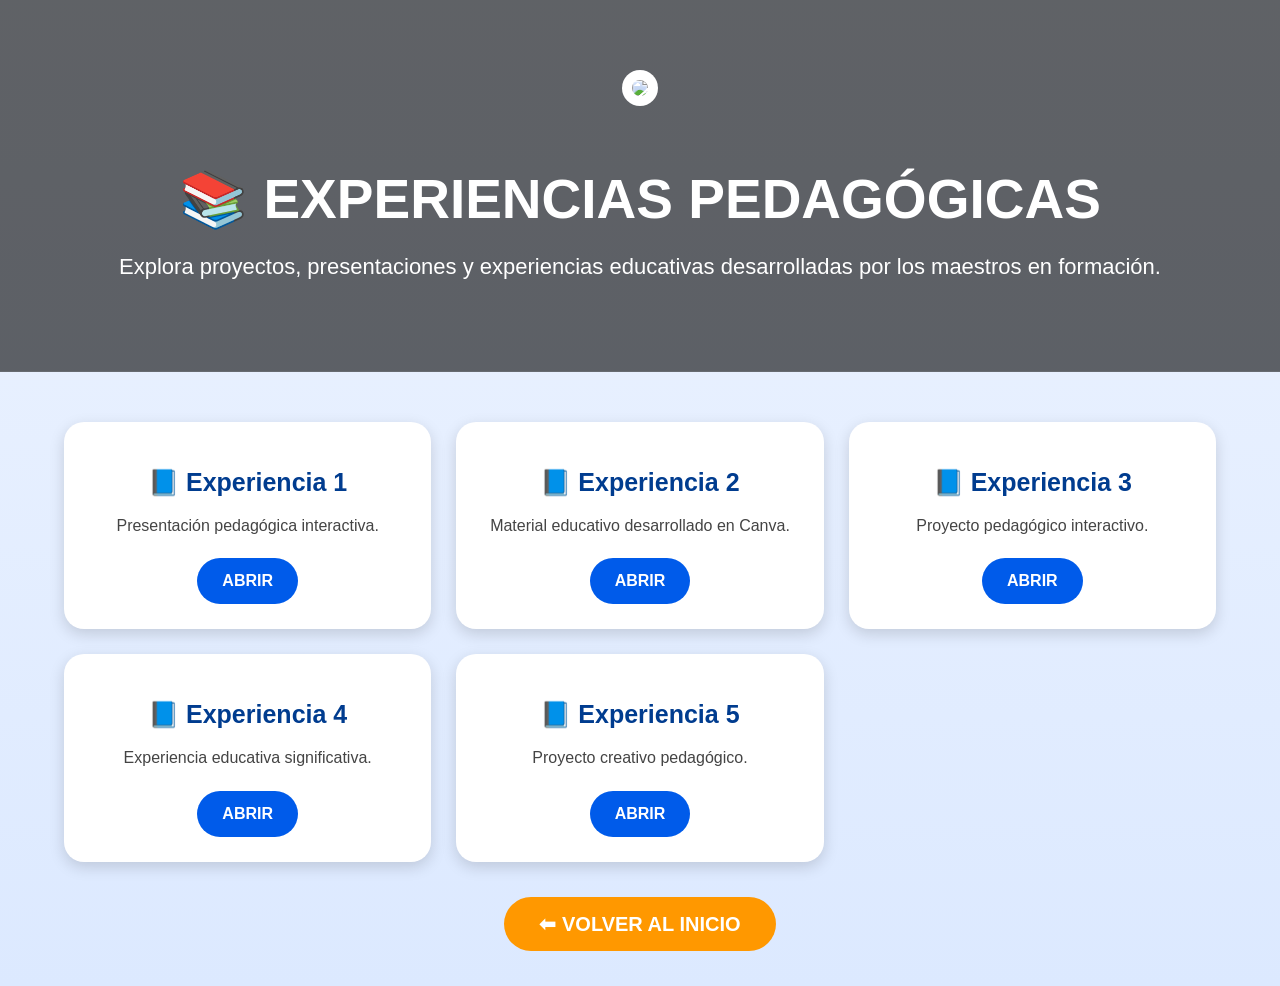
==== Zulma/experiencias.html @ 5760cc4a "experiencias This file contains the HTML structure and styles for the 'Experiencias Pedagógicas' pag" ====
<!DOCTYPE html>
<html lang="es">
<head>
<meta charset="UTF-8">
<meta name="viewport" content="width=device-width, initial-scale=1.0">

<title>Experiencias Pedagógicas</title>

<link rel="stylesheet" href="estilo.css">

<style>

body{
    background:linear-gradient(to bottom,#eef4ff,#dce9ff);
}

/* ENCABEZADO */

.header-exp{

    background:
    linear-gradient(rgba(0,0,0,0.6),
    rgba(0,0,0,0.6)),
    url("https://lh3.googleusercontent.com/d/1m2TNf2Zw0LyQ4OC9rk06dUzEHOG4fdyJ");

    background-size:cover;
    background-position:center;

    color:white;

    text-align:center;

    padding:70px 20px;
}

.header-exp img{

    width:130px;

    margin-bottom:20px;

    border-radius:20px;

    background:white;

    padding:10px;
}

.header-exp h1{

    font-size:55px;

    margin-bottom:10px;
}

.header-exp p{

    font-size:22px;
}

/* TARJETAS */

.canva-grid{

    width:90%;

    margin:auto;

    padding:50px 0;

    display:grid;

    grid-template-columns:repeat(auto-fit,minmax(320px,1fr));

    gap:25px;
}

.canva-card{

    background:white;

    border-radius:20px;

    padding:25px;

    box-shadow:0 5px 15px rgba(0,0,0,0.15);

    transition:0.4s;

    text-align:center;
}

.canva-card:hover{

    transform:translateY(-8px);

    box-shadow:0 15px 30px rgba(0,0,0,0.25);
}

.canva-card h2{

    color:#003c8f;

    margin-bottom:15px;

    font-size:25px;
}

.canva-card p{

    color:#444;

    margin-bottom:20px;

    line-height:1.6;
}

.canva-card a{

    display:inline-block;

    padding:14px 25px;

    background:#005bea;

    color:white;

    text-decoration:none;

    border-radius:50px;

    font-weight:bold;

    transition:0.3s;
}

.canva-card a:hover{

    background:#003c8f;

    transform:scale(1.05);
}

/* BOTÓN VOLVER */

.volver{

    text-align:center;

    margin-bottom:50px;
}

.volver a{

    background:#ff9800;

    color:white;

    padding:16px 35px;

    border-radius:50px;

    text-decoration:none;

    font-size:20px;

    font-weight:bold;
}

@media(max-width:768px){

    .header-exp h1{

        font-size:38px;
    }

    .header-exp p{

        font-size:18px;
    }

}

</style>

</head>
<body>

<header class="header-exp">

<img src="https://lh3.googleusercontent.com/d/1uw8sAKzs5hloNkuFIy9OmRKCK39hEZi2">

<h1>📚 EXPERIENCIAS PEDAGÓGICAS</h1>

<p>
Explora proyectos, presentaciones y experiencias educativas desarrolladas por los maestros en formación.
</p>

</header>

<section class="canva-grid">

<div class="canva-card">
<h2>📘 Experiencia 1</h2>
<p>Presentación pedagógica interactiva.</p>
<a href="https://www.canva.com/design/DAG0MjUGNec/VGKplfDAyNtbLCTRyrFyqA/view?utm_content=DAG0MjUGNec&utm_campaign=designshare&utm_medium=link2&utm_source=uniquelinks&utlId=h2083bf35f3" target="_blank">
ABRIR
</a>
</div>

<div class="canva-card">
<h2>📘 Experiencia 2</h2>
<p>Material educativo desarrollado en Canva.</p>
<a href="https://www.canva.com/design/DAG0GHWr9UA/1NEPn0dixPlYZ0RCdsZiAQ/edit?utm_content=DAG0GHWr9UA&utm_campaign=designshare&utm_medium=link2&utm_source=sharebutton" target="_blank">
ABRIR
</a>
</div>

<div class="canva-card">
<h2>📘 Experiencia 3</h2>
<p>Proyecto pedagógico interactivo.</p>
<a href="https://www.canva.com/design/DAGQ7Eag7ik/wFIGMzbxzej3EzBGB0N2cg/edit?utm_content=DAGQ7Eag7ik&utm_campaign=designshare&utm_medium=link2&utm_source=sharebutton" target="_blank">
ABRIR
</a>
</div>

<div class="canva-card">
<h2>📘 Experiencia 4</h2>
<p>Experiencia educativa significativa.</p>
<a href="https://www.canva.com/design/DAG0L1NedUU/K1yQJatXdxukheYSpnxDRw/edit?utm_content=DAG0L1NedUU&utm_campaign=designshare&utm_medium=link2&utm_source=sharebutton" target="_blank">
ABRIR
</a>
</div>

<div class="canva-card">
<h2>📘 Experiencia 5</h2>
<p>Proyecto creativo pedagógico.</p>
<a href="https://www.canva.com/design/DAG0JAtvAaA/Xrcdm4V1l4oZFfwTsWQa3g/edit?utm_content=DAG0JAtvAaA&utm_campaign=designshare&utm_medium=link2&utm_source=sharebutton" target="_blank">
ABRIR
</a>
</div>

</section>

<div class="volver">

<a href="index.html">
⬅ VOLVER AL INICIO
</a>

</div>

</body>
</html>
---- Zulma/estilo.css ----
body{
    margin:0;
    font-family:Arial, sans-serif;
    background:linear-gradient(to bottom,#eef4ff,#dce9ff);
    scroll-behavior:smooth;
}


/* =========================
   ENCABEZADO MODERNO
========================= */

.encabezado{
    color:white;
    display:flex;
    align-items:center;
    justify-content:center;
    gap:35px;
    padding:50px 35px;
    text-align:left;
    box-shadow:0 5px 15px rgba(0,0,0,0.3);
    flex-wrap:wrap;
    position:relative;
    overflow:hidden;
}
.carrusel-header{
    position:absolute;
    top:0;
    left:0;
    width:100%;
    height:100%;
    z-index:0;
}

.carrusel-header img{
    position:absolute;
    width:100%;
    height:100%;
    object-fit:cover;
    opacity:0;
    transition:opacity 1.5s ease-in-out;
}

.carrusel-header img.active{
    opacity:1;
}

/* CAPA OSCURA */

.encabezado::before{
    content:"";
    position:absolute;
    top:0;
    left:0;
    width:100%;
    height:100%;
    background:rgba(0,0,0,0.55);
    z-index:1;
}

/* TEXTO Y LOGO */

.logo-normal,
.texto-header{
    position:relative;
    z-index:2;
}

/* LOGO */

.logo-normal img{
    width:160px;
    height:160px;
    border-radius:50%;
    border:6px solid white;
    object-fit:cover;
    background:white;
    box-shadow:0 0 25px rgba(255,255,255,0.7);
    transition:0.4s;
}

.logo-normal img:hover{
    transform:scale(1.08) rotate(3deg);
}

/* TEXTO */

.texto-header h1{
    font-size:55px;
    margin:0;
    font-weight:bold;
    text-shadow:0 0 10px rgba(0,0,0,0.5);
}

.texto-header h2{
    font-size:32px;
    margin-top:10px;
    color:#dbe9ff;
    text-shadow:0 0 10px rgba(0,0,0,0.5);
}

.texto-header p{
    font-size:22px;
    margin-top:10px;
    color:#f1f1f1;
    text-shadow:0 0 10px rgba(0,0,0,0.5);
}

/* =========================
   MENSAJE PRINCIPAL Y FINAL
========================= */

.mensaje-principal,
.mensaje-final{
    width:90%;
    max-width:1100px;
    margin:45px auto;
    padding:40px;
    background:white;
    border-radius:25px;
    text-align:center;
    box-shadow:0 10px 25px rgba(0,0,0,0.15);
    animation:aparecer 1s ease;
    border-left:8px solid #005bea;
    border-right:8px solid #005bea;
}

.mensaje-principal h2,
.mensaje-final h2{
    color:#003c8f;
    font-size:38px;
    margin-bottom:20px;
    text-transform:uppercase;
    letter-spacing:1px;
}

.mensaje-principal p,
.mensaje-final p{
    color:#222;
    font-size:20px;
    line-height:1.9;
    text-align:justify;
}

.mensaje-principal:hover,
.mensaje-final:hover{
    transform:translateY(-5px);
    transition:0.4s;
    box-shadow:0 15px 35px rgba(0,0,0,0.25);
}

/* =========================
   CONTENEDOR
========================= */

.contenedor{
    width:90%;
    margin:auto;
    padding-bottom:60px;
}

/* =========================
   TARJETAS
========================= */

.carpeta{
    background:white;
    margin-top:35px;
    padding:25px;
    border-radius:20px;
    box-shadow:0 5px 15px rgba(0,0,0,0.15);
    transition:0.4s;
    animation:aparecer 1s ease;
}

.carpeta:hover{
    transform:translateY(-10px) scale(1.01);
    box-shadow:0 15px 30px rgba(0,0,0,0.25);
}

.carpeta h2{
    color:#003c8f;
    margin-bottom:20px;
    font-size:30px;
    text-align:center;
    letter-spacing:1px;
    text-transform:uppercase;
}

/* =========================
   GALERÍA
========================= */

.galeria{
    display:grid;
    grid-template-columns:repeat(auto-fit,minmax(250px,1fr));
    gap:18px;
}

.galeria img{
    width:100%;
    height:250px;
    object-fit:cover;
    border-radius:15px;
    cursor:pointer;
    transition:0.4s;
    box-shadow:0 4px 10px rgba(0,0,0,0.2);
}

.galeria img:hover{
    transform:scale(1.08) rotate(1deg);
    filter:brightness(1.1);
    box-shadow:0 10px 25px rgba(0,0,0,0.35);
}

/* =========================
   ANIMACIÓN
========================= */

@keyframes aparecer{

    from{
        opacity:0;
        transform:translateY(40px);
    }

    to{
        opacity:1;
        transform:translateY(0);
    }

}

/* =========================
   MODAL
========================= */

.modal{
    display:none;
    position:fixed;
    z-index:1000;
    padding-top:50px;
    left:0;
    top:0;
    width:100%;
    height:100%;
    background:rgba(0,0,0,0.92);
    backdrop-filter:blur(5px);
}

.modal img{
    display:block;
    margin:auto;
    max-width:85%;
    max-height:85%;
    border-radius:20px;
    box-shadow:0 0 25px rgba(255,255,255,0.4);
}

#cerrar{
    position:absolute;
    top:20px;
    right:40px;
    color:white;
    font-size:55px;
    cursor:pointer;
    transition:0.3s;
}

#cerrar:hover{
    transform:scale(1.2);
}

/* =========================
   BOTÓN VOLVER ARRIBA
========================= */

.boton-arriba{
    position:fixed;
    bottom:30px;
    right:30px;
    background:#005bea;
    color:white;
    border:none;
    border-radius:50%;
    width:60px;
    height:60px;
    font-size:28px;
    cursor:pointer;
    box-shadow:0 5px 15px rgba(0,0,0,0.3);
    transition:0.3s;
    z-index:999;
}

.boton-arriba:hover{
    background:#003c8f;
    transform:scale(1.1);
}

/* =========================
   QR
========================= */

.qr-container{
    text-align:center;
    margin-top:60px;
    padding:30px;
}

.qr-container h2{
    color:#003c8f;
    font-size:32px;
    margin-bottom:10px;
}

.qr-container p{
    color:black;
    margin-bottom:25px;
    font-size:18px;
}

.qr-container img{
    width:180px;
    max-width:80%;
    border-radius:20px;
    background:white;
    padding:15px;
    box-shadow:0 5px 20px rgba(0,0,0,0.25);
    transition:0.4s;
}

.qr-container img:hover{
    transform:scale(1.05);
}

/* =========================
   FOOTER
========================= */

footer{
    background:#003c8f;
    color:white;
    text-align:center;
    padding:20px;
    margin-top:50px;
    font-size:14px;
    letter-spacing:1px;
}

/* =========================
   RESPONSIVE CELULAR
========================= */

@media(max-width:768px){

    .encabezado{
        flex-direction:column;
        text-align:center;
        padding:35px 20px;
    }

    .texto-header h1{
        font-size:38px;
    }

    .texto-header h2{
        font-size:24px;
    }

    .texto-header p{
        font-size:18px;
    }

    .logo-normal img{
        width:110px;
        height:110px;
    }

    .carpeta h2{
        font-size:24px;
    }

    .qr-container img{
        width:140px;
    }

    .mensaje-principal,
    .mensaje-final{
        padding:25px;
    }

    .mensaje-principal h2,
    .mensaje-final h2{
        font-size:28px;
    }

    .mensaje-principal p,
    .mensaje-final p{
        font-size:17px;
        text-align:left;
    }

}
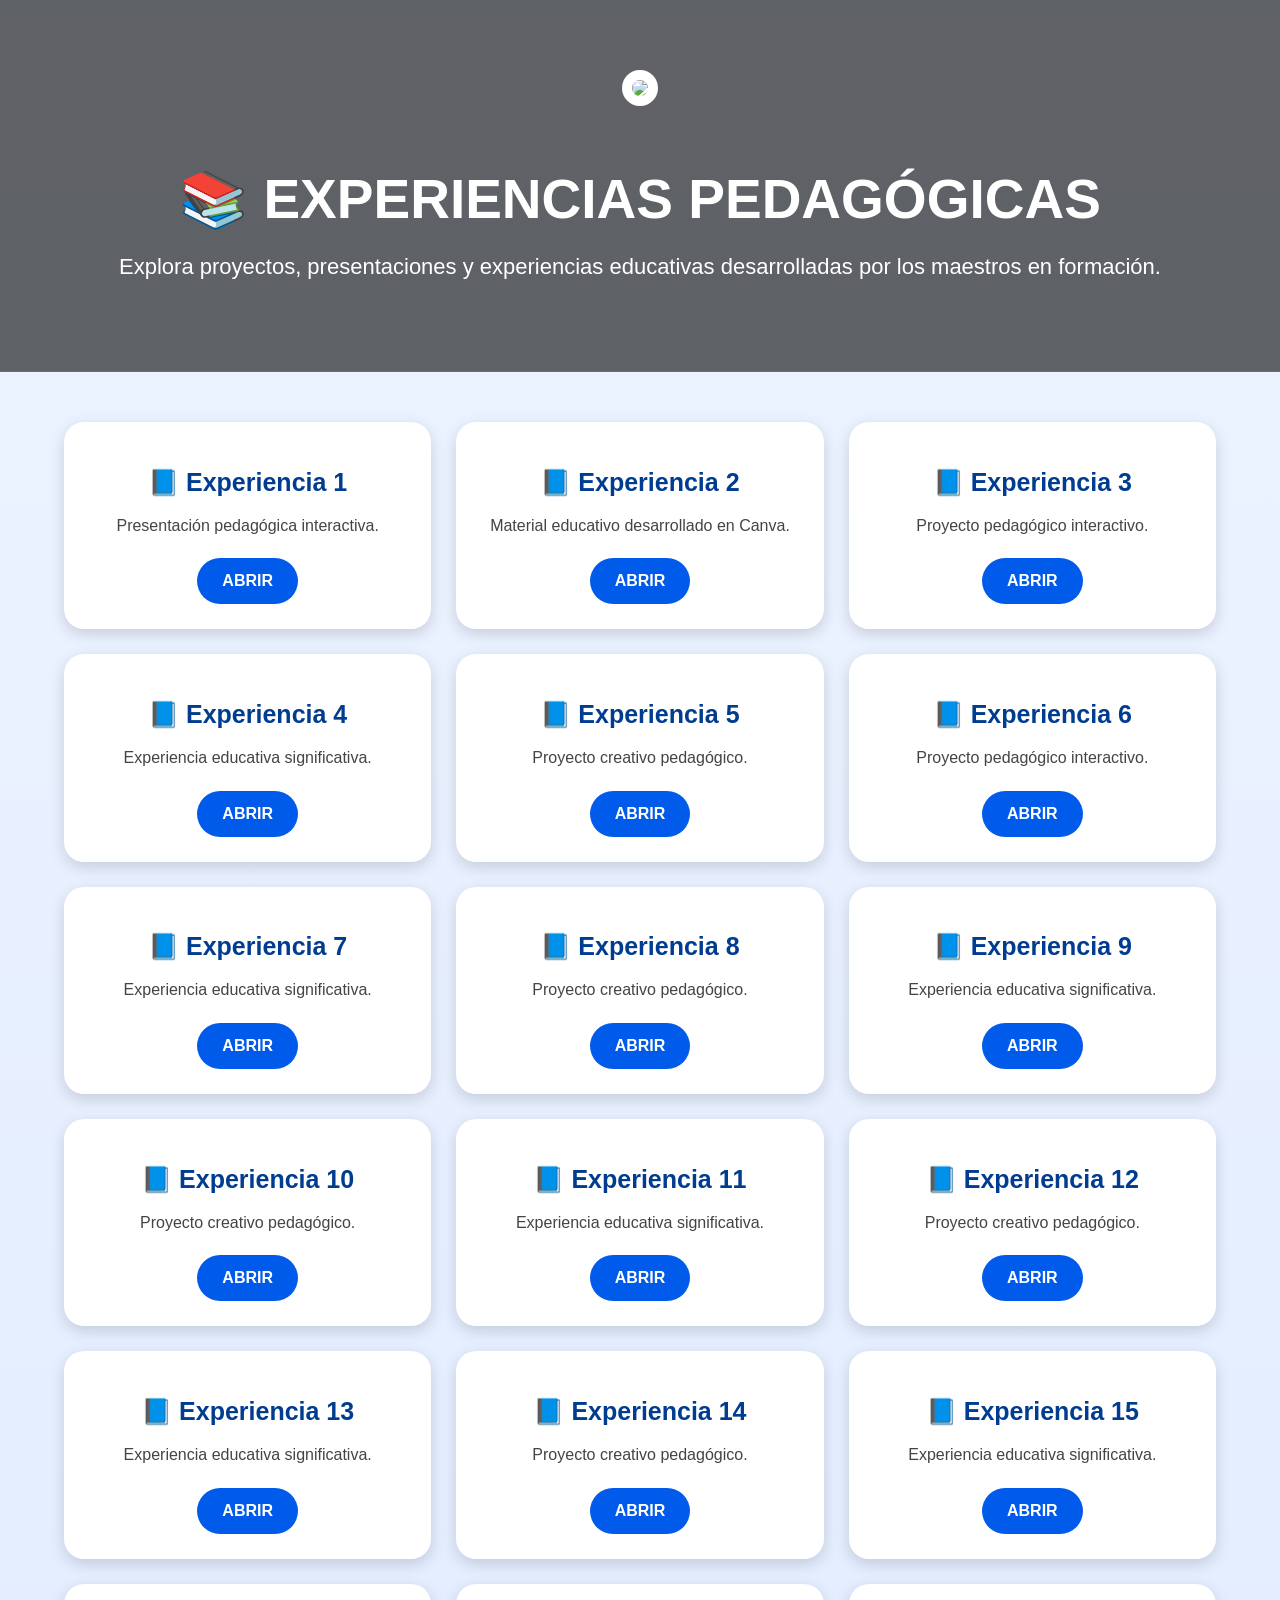
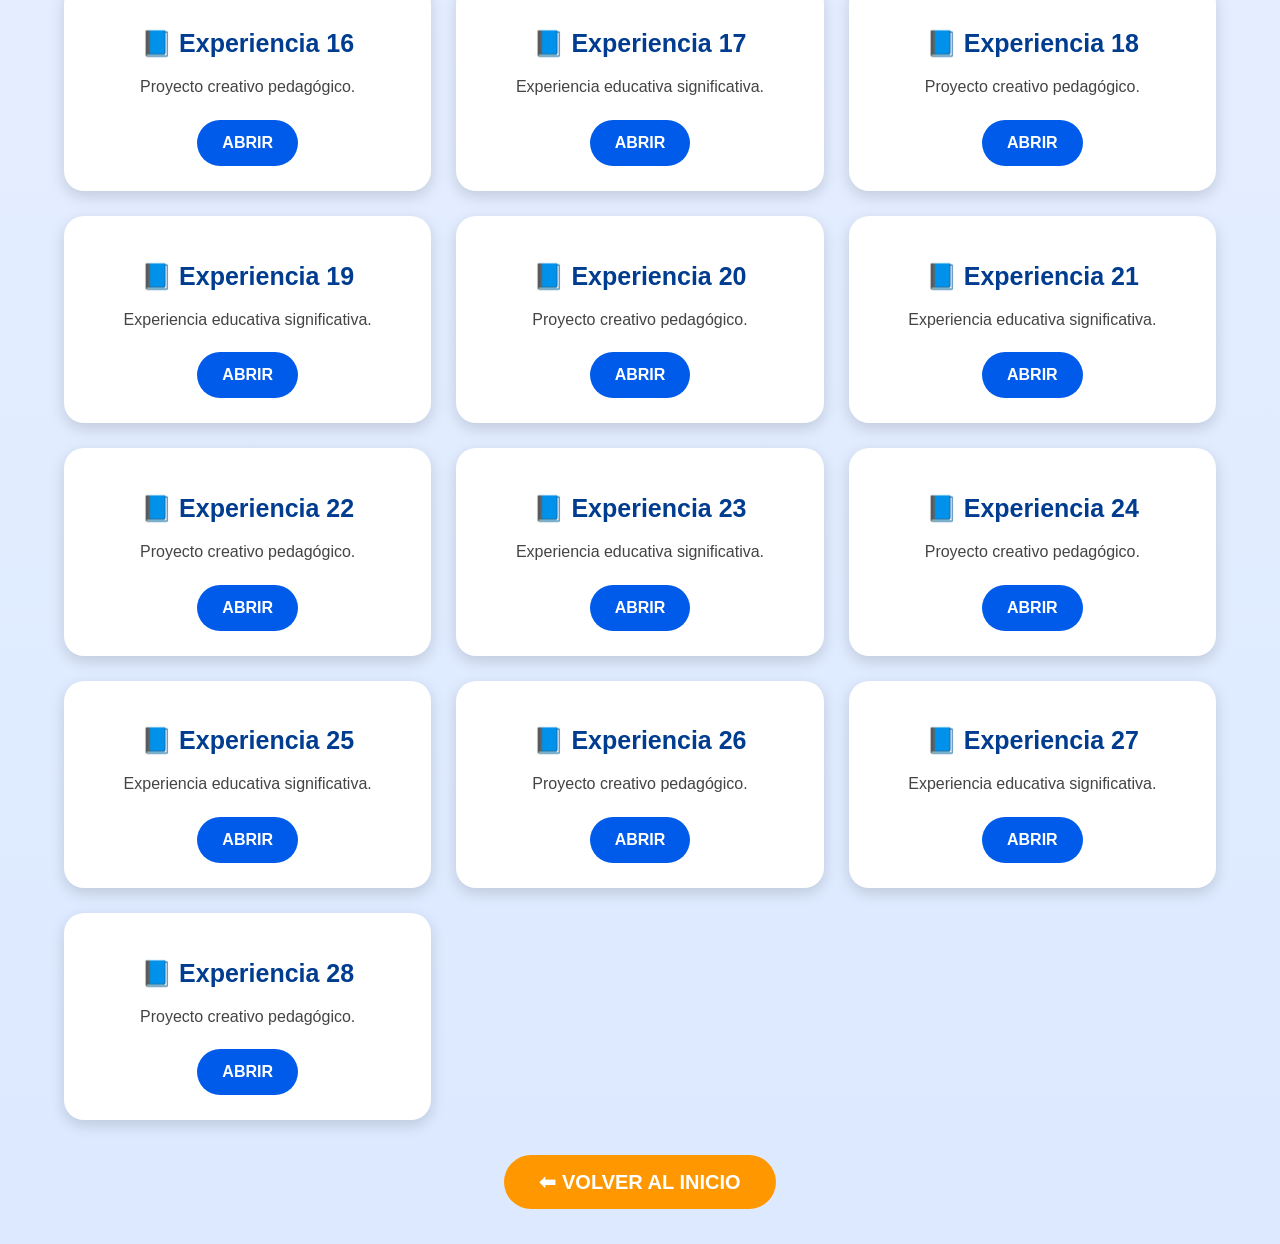
==== commit 40196eee: "LINKS" ====
--- a/Zulma/experiencias.html
+++ b/Zulma/experiencias.html
@@ -240,6 +240,192 @@
 </a>
 </div>
 
+<div class="canva-card">
+<h2>📘 Experiencia 6</h2>
+<p>Proyecto pedagógico interactivo.</p>
+<a href="https://www.canva.com/design/DAG0JAtvAaA/Xrcdm4V1l4oZFfwTsWQa3g/edit?utm_content=DAG0JAtvAaA&utm_campaign=designshare&utm_medium=link2&utm_source=sharebutton" target="_blank">
+ABRIR
+</a>
+</div>
+
+<div class="canva-card">
+<h2>📘 Experiencia 7</h2>
+<p>Experiencia educativa significativa.</p>
+<a href="https://www.canva.com/design/DAG0I80WbCU/p3oP3Y5ZYdKtSm0HXp6CPw/view?utm_content=DAG0I80WbCU&utm_campaign=designshare&utm_medium=link2&utm_source=uniquelinks&utlId=he3e79e6528 " target="_blank">
+ABRIR
+</a>
+</div>
+
+<div class="canva-card">
+<h2>📘 Experiencia 8</h2>
+<p>Proyecto creativo pedagógico.</p>
+<a href="https://www.canva.com/design/DAGqoQLxuCY/JHgOK01CL9D6xeOd_XpllQ/edit?utm_content=DAGqoQLxuCY&utm_campaign=designshare&utm_medium=link2&utm_source=sharebutton" target="_blank">
+ABRIR
+</a>
+</div>
+
+<div class="canva-card">
+<h2>📘 Experiencia 9</h2>
+<p>Experiencia educativa significativa.</p>
+<a href="https://www.canva.com/design/DAG0NA-m_uA/ymPSrRBtfaXWdmCNcJi-4Q/edit " target="_blank">
+ABRIR
+</a>
+</div>
+
+<div class="canva-card">
+<h2>📘 Experiencia 10</h2>
+<p>Proyecto creativo pedagógico.</p>
+<a href="NO HAY" target="_blank">
+ABRIR
+</a>
+</div>
+
+ <div class="canva-card">
+<h2>📘 Experiencia 11</h2>
+<p>Experiencia educativa significativa.</p>
+<a href="https://www.canva.com/design/DAG0IXHb_p4/Vdm5Lib_iPHT821hNAY16g/edit?utm_content=DAG0IXHb_p4&utm_campaign=designshare&utm_medium=link2&utm_source=sharebutton" target="_blank">
+ABRIR
+</a>
+</div>
+
+<div class="canva-card">
+<h2>📘 Experiencia 12</h2>
+<p>Proyecto creativo pedagógico.</p>
+<a href="https://www.canva.com/design/DAG0FZ_xwLA/7ynYYobauPi6S-POaJB7LA/edit?utm_content=DAG0FZ_xwLA&utm_campaign=designshare&utm_medium=link2&utm_source=sharebutton" target="_blank">
+ABRIR
+</a>
+</div>   
+
+<div class="canva-card">
+<h2>📘 Experiencia 13</h2>
+<p>Experiencia educativa significativa.</p>
+<a href=" https://www.canva.com/design/DAGqok4HLv8/UTAYrZ3ACys6PqEo48fFiw/edit?utm_content=DAGqok4HLv8&utm_campaign=designshare&utm_medium=link2&utm_source=sharebutton " target="_blank">
+ABRIR
+</a>
+</div>
+
+<div class="canva-card">
+<h2>📘 Experiencia 14</h2>
+<p>Proyecto creativo pedagógico.</p>
+<a href="https://www.canva.com/design/DAGko6Sko6g/RARQ-Zgi5WH67XQb3wYwGA/edit?utm_content=DAGko6Sko6g&utm_campaign=designshare&utm_medium=link2&utm_source=sharebutton" target="_blank">
+ABRIR
+</a>
+</div>
+
+<div class="canva-card">
+<h2>📘 Experiencia 15</h2>
+<p>Experiencia educativa significativa.</p>
+<a href="https://www.canva.com/design/DAG0NSPl3JI/h1yDXq5Uo9ii5RpXMBoabA/edit?utm_content=DAG0NSPl3JI&utm_campaign=designshare&utm_medium=link2&utm_source=sharebutton " target="_blank">
+ABRIR
+</a>
+</div>
+
+<div class="canva-card">
+<h2>📘 Experiencia 16</h2>
+<p>Proyecto creativo pedagógico.</p>
+<a href="https://www.canva.com/design/DAG0FcagAGc/ZZ7H7iJQQ5jX7Ye5SOg0PQ/edit?utm_content=DAG0FcagAGc&utm_campaign=designshare&utm_medium=link2&utm_source=sharebutton" target="_blank">
+ABRIR
+</a>
+</div>
+
+<div class="canva-card">
+<h2>📘 Experiencia 17</h2>
+<p>Experiencia educativa significativa.</p>
+<a href=" https://www.canva.com/design/DAGEsOVsdnY/LgeKwVjukCWS41TvRgD-GA/edit?utm_content=DAGEsOVsdnY&utm_campaign=designshare&utm_medium=link2&utm_source=sharebutton " target="_blank">
+ABRIR
+</a>
+</div>
+
+<div class="canva-card">
+<h2>📘 Experiencia 18</h2>
+<p>Proyecto creativo pedagógico.</p>
+<a href="https://www.canva.com/design/DAG0NG1DWbM/NKw-AdDKP0XoVn8deydmmA/edit?utm_content=DAG0NG1DWbM&utm_campaign=designshare&utm_medium=link2&utm_source=sharebutton" target="_blank">
+ABRIR
+</a>
+</div>
+
+<div class="canva-card">
+<h2>📘 Experiencia 19</h2>
+<p>Experiencia educativa significativa.</p>
+<a href="no hay " target="_blank">
+ABRIR
+</a>
+</div>
+
+<div class="canva-card">
+<h2>📘 Experiencia 20</h2>
+<p>Proyecto creativo pedagógico.</p>
+<a href=" https://www.canva.com/design/DAG0FhgkLeY/3yyMG5yVjLpiz-YB2R9YBQ/edit" target="_blank">
+ABRIR
+</a>
+</div>
+
+<div class="canva-card">
+<h2>📘 Experiencia 21</h2>
+<p>Experiencia educativa significativa.</p>
+<a href="https://www.canva.com/design/DAG0N1GEiQk/moYpwVSfJaNwC--8UhO1sA/edit?utm_content=DAG0N1GEiQk&utm_campaign=designshare&utm_medium=link2&utm_source=sharebutton " target="_blank">
+ABRIR
+</a>
+</div>
+
+<div class="canva-card">
+<h2>📘 Experiencia 22</h2>
+<p>Proyecto creativo pedagógico.</p>
+<a href="https://www.canva.com/design/DAG0HzPiSQc/swb8CA2GI-aPGuFQIHO2CA/edit?utm_content=DAG0HzPiSQc&utm_campaign=designshare&utm_medium=link2&utm_source=sharebutton" target="_blank">
+ABRIR
+</a>
+</div>
+
+<div class="canva-card">
+<h2>📘 Experiencia 23</h2>
+<p>Experiencia educativa significativa.</p>
+<a href="https://www.canva.com/design/DAGn1w3at-4/Kxm9pCS7Bl6Zxgu_4RyDRA/edit?utm_content=DAGn1w3at-4&utm_campaign=designshare&utm_medium=link2&utm_source=sharebutton " target="_blank">
+ABRIR
+</a>
+</div>
+
+<div class="canva-card">
+<h2>📘 Experiencia 24</h2>
+<p>Proyecto creativo pedagógico.</p>
+<a href="https://www.canva.com/design/DAG0Ll9ov9g/e_5v3Nla_EpyAoNQ0UegvA/edit?utm_content=DAG0Ll9ov9g&utm_campaign=designshare&utm_medium=link2&utm_source=sharebutton" target="_blank">
+ABRIR
+</a>
+</div>
+
+<div class="canva-card">
+<h2>📘 Experiencia 25</h2>
+<p>Experiencia educativa significativa.</p>
+<a href=" https://www.canva.com/design/DAG0MZBiLFQ/AqiXvoFlFK4RHIN_SLzRLg/edit?utm_content=DAG0MZBiLFQ&utm_campaign=designshare&utm_medium=link2&utm_source=sharebutton " target="_blank">
+ABRIR
+</a>
+</div>
+
+<div class="canva-card">
+<h2>📘 Experiencia 26</h2>
+<p>Proyecto creativo pedagógico.</p>
+<a href="https://www.canva.com/design/DAG0Mtl8RvA/Sjt705rKc3Or_XQKpYsxKQ/edit?utm_content=DAG0Mtl8RvA&utm_campaign=designshare&utm_medium=link2&utm_source=sharebutton" target="_blank">
+ABRIR
+</a>
+</div>
+
+<div class="canva-card">
+<h2>📘 Experiencia 27</h2>
+<p>Experiencia educativa significativa.</p>
+<a href=" https://www.canva.com/design/DAG0Mtl8RvA/Sjt705rKc3Or_XQKpYsxKQ/edit?utm_content=DAG0Mtl8RvA&utm_campaign=designshare&utm_medium=link2&utm_source=sharebutton " target="_blank">
+ABRIR
+</a>
+</div>
+
+<div class="canva-card">
+<h2>📘 Experiencia 28</h2>
+<p>Proyecto creativo pedagógico.</p>
+<a href="https://www.canva.com/design/DAG0NoM_NTg/xPjCPjwy5uRdKFBrL_tAIw/edit?utm_content=DAG0NoM_NTg&utm_campaign=designshare&utm_medium=link2&utm_source=sharebutton" target="_blank">
+ABRIR
+</a>
+</div>
+
+
+    
 </section>
 
 <div class="volver">
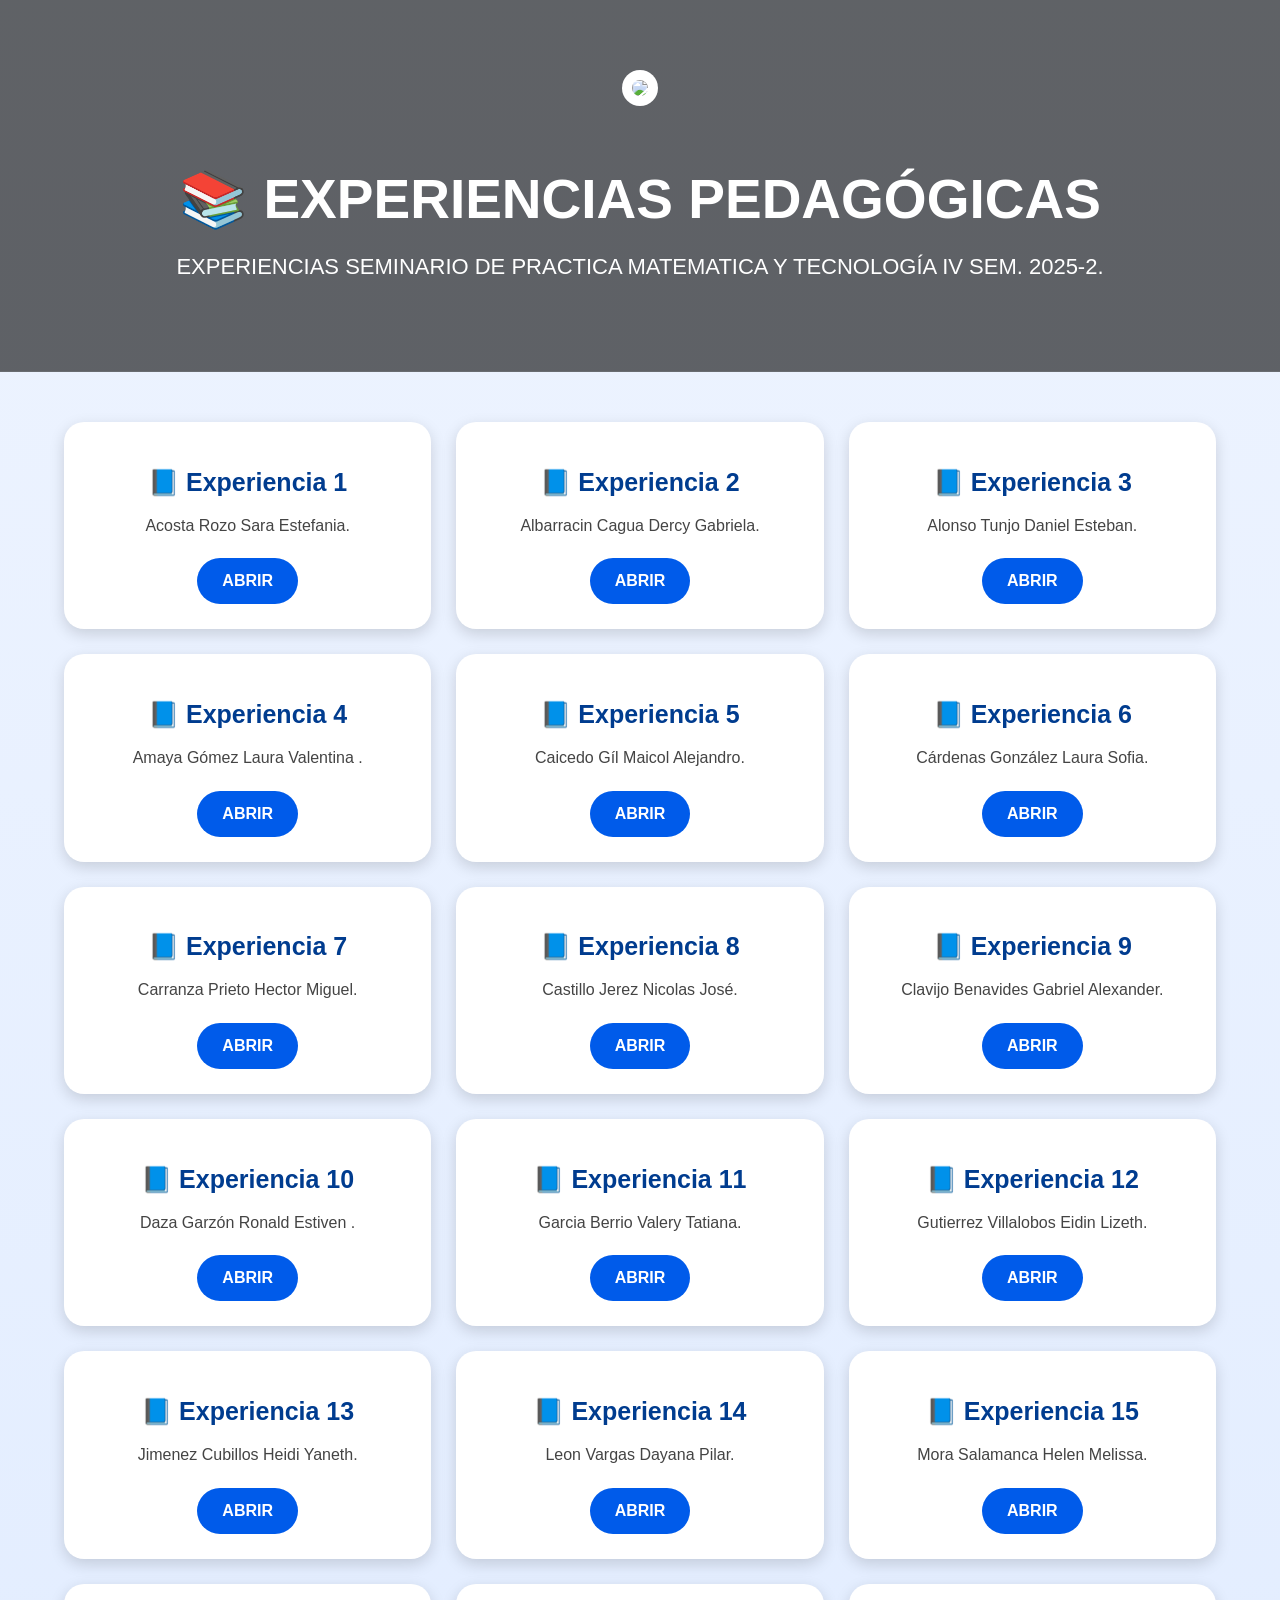
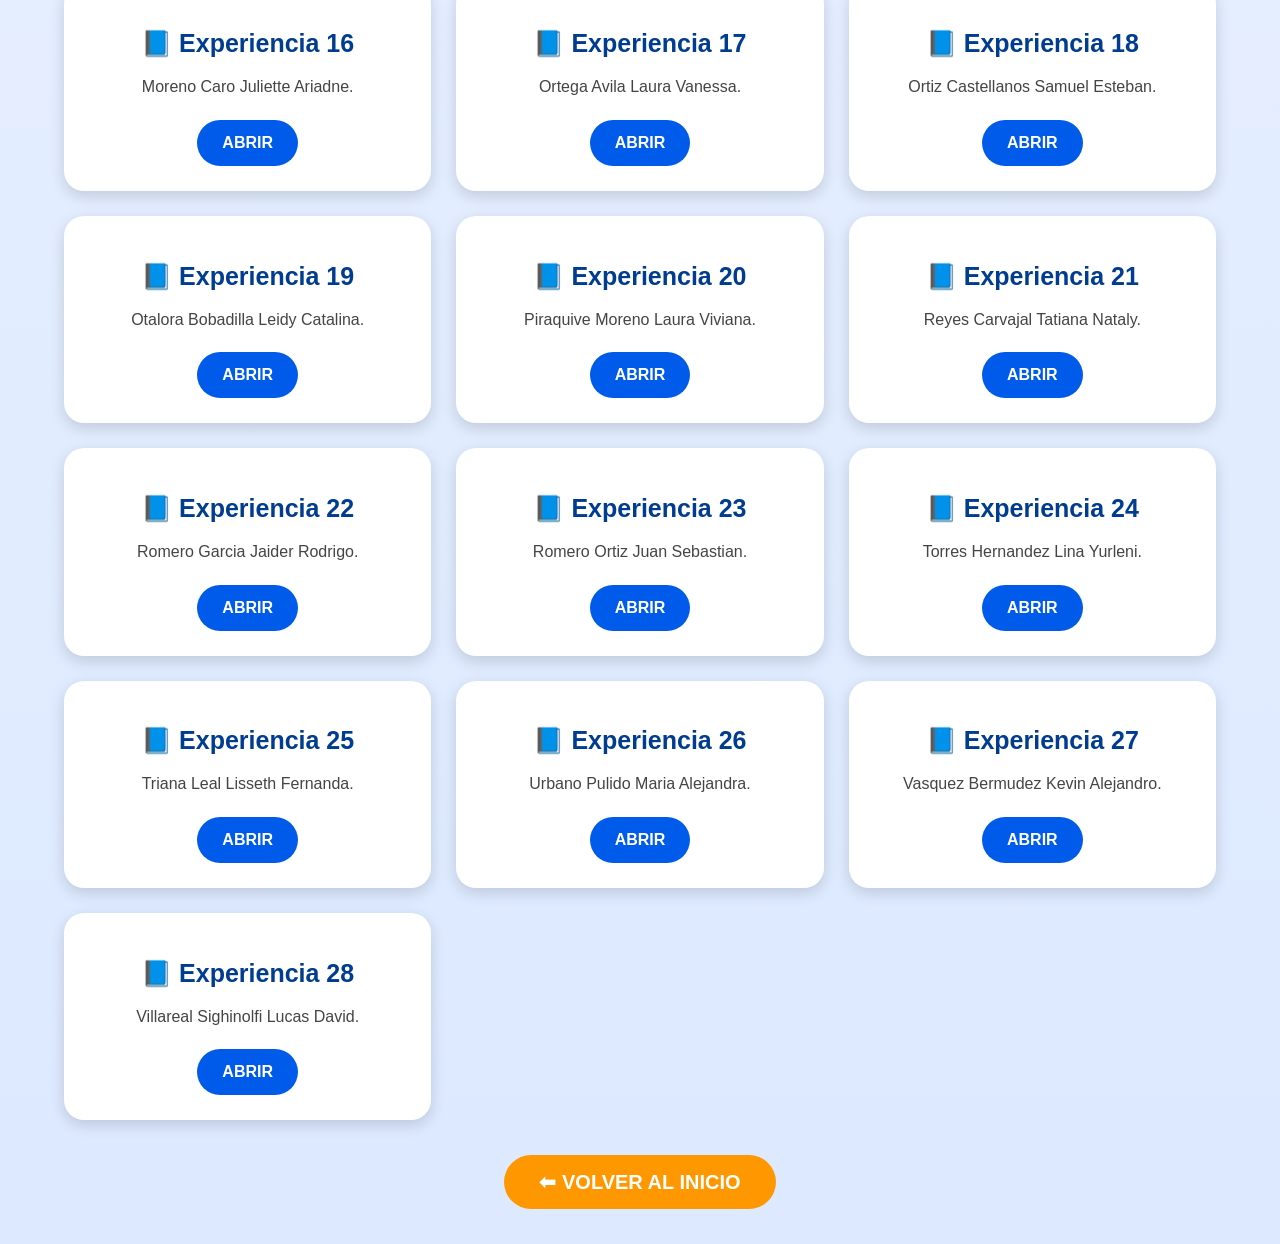
==== commit eb0eecdc: "Nombres" ====
--- a/Zulma/experiencias.html
+++ b/Zulma/experiencias.html
@@ -193,7 +193,7 @@
 <h1>📚 EXPERIENCIAS PEDAGÓGICAS</h1>
 
 <p>
-Explora proyectos, presentaciones y experiencias educativas desarrolladas por los maestros en formación.
+EXPERIENCIAS SEMINARIO DE PRACTICA MATEMATICA Y TECNOLOGÍA IV SEM. 2025-2.
 </p>
 
 </header>
@@ -202,7 +202,7 @@
 
 <div class="canva-card">
 <h2>📘 Experiencia 1</h2>
-<p>Presentación pedagógica interactiva.</p>
+<p>Acosta Rozo Sara Estefania.</p>
 <a href="https://www.canva.com/design/DAG0MjUGNec/VGKplfDAyNtbLCTRyrFyqA/view?utm_content=DAG0MjUGNec&utm_campaign=designshare&utm_medium=link2&utm_source=uniquelinks&utlId=h2083bf35f3" target="_blank">
 ABRIR
 </a>
@@ -210,7 +210,7 @@
 
 <div class="canva-card">
 <h2>📘 Experiencia 2</h2>
-<p>Material educativo desarrollado en Canva.</p>
+<p>Albarracin Cagua Dercy Gabriela.</p>
 <a href="https://www.canva.com/design/DAG0GHWr9UA/1NEPn0dixPlYZ0RCdsZiAQ/edit?utm_content=DAG0GHWr9UA&utm_campaign=designshare&utm_medium=link2&utm_source=sharebutton" target="_blank">
 ABRIR
 </a>
@@ -218,7 +218,7 @@
 
 <div class="canva-card">
 <h2>📘 Experiencia 3</h2>
-<p>Proyecto pedagógico interactivo.</p>
+<p>Alonso Tunjo Daniel Esteban.</p>
 <a href="https://www.canva.com/design/DAGQ7Eag7ik/wFIGMzbxzej3EzBGB0N2cg/edit?utm_content=DAGQ7Eag7ik&utm_campaign=designshare&utm_medium=link2&utm_source=sharebutton" target="_blank">
 ABRIR
 </a>
@@ -226,7 +226,7 @@
 
 <div class="canva-card">
 <h2>📘 Experiencia 4</h2>
-<p>Experiencia educativa significativa.</p>
+<p>Amaya  Gómez Laura Valentina .</p>
 <a href="https://www.canva.com/design/DAG0L1NedUU/K1yQJatXdxukheYSpnxDRw/edit?utm_content=DAG0L1NedUU&utm_campaign=designshare&utm_medium=link2&utm_source=sharebutton" target="_blank">
 ABRIR
 </a>
@@ -234,7 +234,7 @@
 
 <div class="canva-card">
 <h2>📘 Experiencia 5</h2>
-<p>Proyecto creativo pedagógico.</p>
+<p>Caicedo Gíl Maicol Alejandro.</p>
 <a href="https://www.canva.com/design/DAG0JAtvAaA/Xrcdm4V1l4oZFfwTsWQa3g/edit?utm_content=DAG0JAtvAaA&utm_campaign=designshare&utm_medium=link2&utm_source=sharebutton" target="_blank">
 ABRIR
 </a>
@@ -242,7 +242,7 @@
 
 <div class="canva-card">
 <h2>📘 Experiencia 6</h2>
-<p>Proyecto pedagógico interactivo.</p>
+<p>Cárdenas  González  Laura Sofia.</p>
 <a href="https://www.canva.com/design/DAG0JAtvAaA/Xrcdm4V1l4oZFfwTsWQa3g/edit?utm_content=DAG0JAtvAaA&utm_campaign=designshare&utm_medium=link2&utm_source=sharebutton" target="_blank">
 ABRIR
 </a>
@@ -250,7 +250,7 @@
 
 <div class="canva-card">
 <h2>📘 Experiencia 7</h2>
-<p>Experiencia educativa significativa.</p>
+<p>Carranza  Prieto Hector Miguel.</p>
 <a href="https://www.canva.com/design/DAG0I80WbCU/p3oP3Y5ZYdKtSm0HXp6CPw/view?utm_content=DAG0I80WbCU&utm_campaign=designshare&utm_medium=link2&utm_source=uniquelinks&utlId=he3e79e6528 " target="_blank">
 ABRIR
 </a>
@@ -258,7 +258,7 @@
 
 <div class="canva-card">
 <h2>📘 Experiencia 8</h2>
-<p>Proyecto creativo pedagógico.</p>
+<p>Castillo Jerez Nicolas José.</p>
 <a href="https://www.canva.com/design/DAGqoQLxuCY/JHgOK01CL9D6xeOd_XpllQ/edit?utm_content=DAGqoQLxuCY&utm_campaign=designshare&utm_medium=link2&utm_source=sharebutton" target="_blank">
 ABRIR
 </a>
@@ -266,7 +266,7 @@
 
 <div class="canva-card">
 <h2>📘 Experiencia 9</h2>
-<p>Experiencia educativa significativa.</p>
+<p>Clavijo Benavides Gabriel Alexander.</p>
 <a href="https://www.canva.com/design/DAG0NA-m_uA/ymPSrRBtfaXWdmCNcJi-4Q/edit " target="_blank">
 ABRIR
 </a>
@@ -274,7 +274,7 @@
 
 <div class="canva-card">
 <h2>📘 Experiencia 10</h2>
-<p>Proyecto creativo pedagógico.</p>
+<p>Daza Garzón Ronald Estiven .</p>
 <a href="NO HAY" target="_blank">
 ABRIR
 </a>
@@ -282,7 +282,7 @@
 
  <div class="canva-card">
 <h2>📘 Experiencia 11</h2>
-<p>Experiencia educativa significativa.</p>
+<p>Garcia  Berrio Valery Tatiana.</p>
 <a href="https://www.canva.com/design/DAG0IXHb_p4/Vdm5Lib_iPHT821hNAY16g/edit?utm_content=DAG0IXHb_p4&utm_campaign=designshare&utm_medium=link2&utm_source=sharebutton" target="_blank">
 ABRIR
 </a>
@@ -290,7 +290,7 @@
 
 <div class="canva-card">
 <h2>📘 Experiencia 12</h2>
-<p>Proyecto creativo pedagógico.</p>
+<p>Gutierrez Villalobos Eidin  Lizeth.</p>
 <a href="https://www.canva.com/design/DAG0FZ_xwLA/7ynYYobauPi6S-POaJB7LA/edit?utm_content=DAG0FZ_xwLA&utm_campaign=designshare&utm_medium=link2&utm_source=sharebutton" target="_blank">
 ABRIR
 </a>
@@ -298,7 +298,7 @@
 
 <div class="canva-card">
 <h2>📘 Experiencia 13</h2>
-<p>Experiencia educativa significativa.</p>
+<p>Jimenez Cubillos Heidi Yaneth.</p>
 <a href=" https://www.canva.com/design/DAGqok4HLv8/UTAYrZ3ACys6PqEo48fFiw/edit?utm_content=DAGqok4HLv8&utm_campaign=designshare&utm_medium=link2&utm_source=sharebutton " target="_blank">
 ABRIR
 </a>
@@ -306,7 +306,7 @@
 
 <div class="canva-card">
 <h2>📘 Experiencia 14</h2>
-<p>Proyecto creativo pedagógico.</p>
+<p>Leon  Vargas Dayana  Pilar.</p>
 <a href="https://www.canva.com/design/DAGko6Sko6g/RARQ-Zgi5WH67XQb3wYwGA/edit?utm_content=DAGko6Sko6g&utm_campaign=designshare&utm_medium=link2&utm_source=sharebutton" target="_blank">
 ABRIR
 </a>
@@ -314,7 +314,7 @@
 
 <div class="canva-card">
 <h2>📘 Experiencia 15</h2>
-<p>Experiencia educativa significativa.</p>
+<p>Mora Salamanca Helen  Melissa.</p>
 <a href="https://www.canva.com/design/DAG0NSPl3JI/h1yDXq5Uo9ii5RpXMBoabA/edit?utm_content=DAG0NSPl3JI&utm_campaign=designshare&utm_medium=link2&utm_source=sharebutton " target="_blank">
 ABRIR
 </a>
@@ -322,7 +322,7 @@
 
 <div class="canva-card">
 <h2>📘 Experiencia 16</h2>
-<p>Proyecto creativo pedagógico.</p>
+<p>Moreno Caro Juliette  Ariadne.</p>
 <a href="https://www.canva.com/design/DAG0FcagAGc/ZZ7H7iJQQ5jX7Ye5SOg0PQ/edit?utm_content=DAG0FcagAGc&utm_campaign=designshare&utm_medium=link2&utm_source=sharebutton" target="_blank">
 ABRIR
 </a>
@@ -330,7 +330,7 @@
 
 <div class="canva-card">
 <h2>📘 Experiencia 17</h2>
-<p>Experiencia educativa significativa.</p>
+<p>Ortega Avila Laura Vanessa.</p>
 <a href=" https://www.canva.com/design/DAGEsOVsdnY/LgeKwVjukCWS41TvRgD-GA/edit?utm_content=DAGEsOVsdnY&utm_campaign=designshare&utm_medium=link2&utm_source=sharebutton " target="_blank">
 ABRIR
 </a>
@@ -338,7 +338,7 @@
 
 <div class="canva-card">
 <h2>📘 Experiencia 18</h2>
-<p>Proyecto creativo pedagógico.</p>
+<p>Ortiz Castellanos Samuel Esteban.</p>
 <a href="https://www.canva.com/design/DAG0NG1DWbM/NKw-AdDKP0XoVn8deydmmA/edit?utm_content=DAG0NG1DWbM&utm_campaign=designshare&utm_medium=link2&utm_source=sharebutton" target="_blank">
 ABRIR
 </a>
@@ -346,7 +346,7 @@
 
 <div class="canva-card">
 <h2>📘 Experiencia 19</h2>
-<p>Experiencia educativa significativa.</p>
+<p>Otalora  Bobadilla Leidy Catalina.</p>
 <a href="no hay " target="_blank">
 ABRIR
 </a>
@@ -354,7 +354,7 @@
 
 <div class="canva-card">
 <h2>📘 Experiencia 20</h2>
-<p>Proyecto creativo pedagógico.</p>
+<p>Piraquive  Moreno Laura  Viviana.</p>
 <a href=" https://www.canva.com/design/DAG0FhgkLeY/3yyMG5yVjLpiz-YB2R9YBQ/edit" target="_blank">
 ABRIR
 </a>
@@ -362,7 +362,7 @@
 
 <div class="canva-card">
 <h2>📘 Experiencia 21</h2>
-<p>Experiencia educativa significativa.</p>
+<p>Reyes Carvajal Tatiana Nataly.</p>
 <a href="https://www.canva.com/design/DAG0N1GEiQk/moYpwVSfJaNwC--8UhO1sA/edit?utm_content=DAG0N1GEiQk&utm_campaign=designshare&utm_medium=link2&utm_source=sharebutton " target="_blank">
 ABRIR
 </a>
@@ -370,7 +370,7 @@
 
 <div class="canva-card">
 <h2>📘 Experiencia 22</h2>
-<p>Proyecto creativo pedagógico.</p>
+<p>Romero Garcia Jaider Rodrigo.</p>
 <a href="https://www.canva.com/design/DAG0HzPiSQc/swb8CA2GI-aPGuFQIHO2CA/edit?utm_content=DAG0HzPiSQc&utm_campaign=designshare&utm_medium=link2&utm_source=sharebutton" target="_blank">
 ABRIR
 </a>
@@ -378,7 +378,7 @@
 
 <div class="canva-card">
 <h2>📘 Experiencia 23</h2>
-<p>Experiencia educativa significativa.</p>
+<p>Romero Ortiz Juan Sebastian.</p>
 <a href="https://www.canva.com/design/DAGn1w3at-4/Kxm9pCS7Bl6Zxgu_4RyDRA/edit?utm_content=DAGn1w3at-4&utm_campaign=designshare&utm_medium=link2&utm_source=sharebutton " target="_blank">
 ABRIR
 </a>
@@ -386,7 +386,7 @@
 
 <div class="canva-card">
 <h2>📘 Experiencia 24</h2>
-<p>Proyecto creativo pedagógico.</p>
+<p>Torres Hernandez Lina Yurleni.</p>
 <a href="https://www.canva.com/design/DAG0Ll9ov9g/e_5v3Nla_EpyAoNQ0UegvA/edit?utm_content=DAG0Ll9ov9g&utm_campaign=designshare&utm_medium=link2&utm_source=sharebutton" target="_blank">
 ABRIR
 </a>
@@ -394,7 +394,7 @@
 
 <div class="canva-card">
 <h2>📘 Experiencia 25</h2>
-<p>Experiencia educativa significativa.</p>
+<p>Triana Leal Lisseth Fernanda.</p>
 <a href=" https://www.canva.com/design/DAG0MZBiLFQ/AqiXvoFlFK4RHIN_SLzRLg/edit?utm_content=DAG0MZBiLFQ&utm_campaign=designshare&utm_medium=link2&utm_source=sharebutton " target="_blank">
 ABRIR
 </a>
@@ -402,7 +402,7 @@
 
 <div class="canva-card">
 <h2>📘 Experiencia 26</h2>
-<p>Proyecto creativo pedagógico.</p>
+<p>Urbano Pulido Maria Alejandra.</p>
 <a href="https://www.canva.com/design/DAG0Mtl8RvA/Sjt705rKc3Or_XQKpYsxKQ/edit?utm_content=DAG0Mtl8RvA&utm_campaign=designshare&utm_medium=link2&utm_source=sharebutton" target="_blank">
 ABRIR
 </a>
@@ -410,7 +410,7 @@
 
 <div class="canva-card">
 <h2>📘 Experiencia 27</h2>
-<p>Experiencia educativa significativa.</p>
+<p>Vasquez Bermudez Kevin Alejandro.</p>
 <a href=" https://www.canva.com/design/DAG0Mtl8RvA/Sjt705rKc3Or_XQKpYsxKQ/edit?utm_content=DAG0Mtl8RvA&utm_campaign=designshare&utm_medium=link2&utm_source=sharebutton " target="_blank">
 ABRIR
 </a>
@@ -418,7 +418,7 @@
 
 <div class="canva-card">
 <h2>📘 Experiencia 28</h2>
-<p>Proyecto creativo pedagógico.</p>
+<p>Villareal Sighinolfi Lucas David.</p>
 <a href="https://www.canva.com/design/DAG0NoM_NTg/xPjCPjwy5uRdKFBrL_tAIw/edit?utm_content=DAG0NoM_NTg&utm_campaign=designshare&utm_medium=link2&utm_source=sharebutton" target="_blank">
 ABRIR
 </a>
